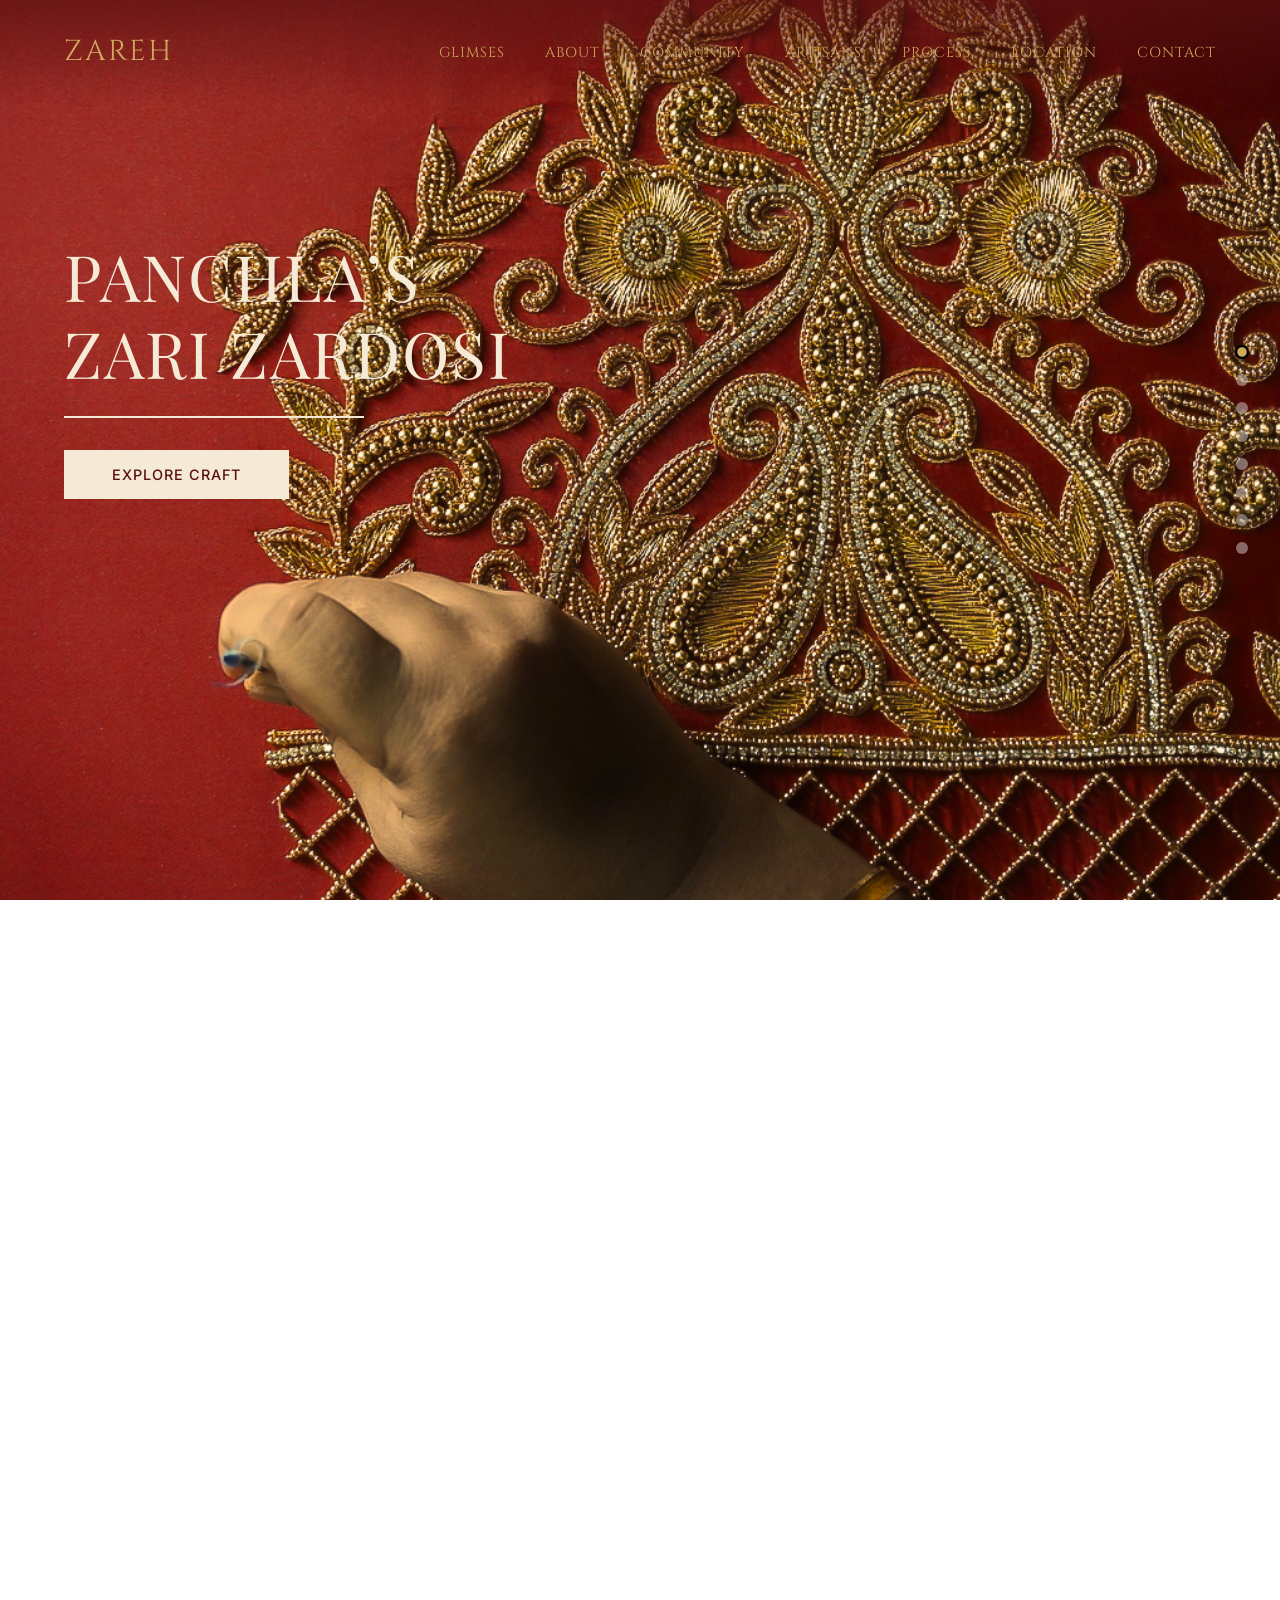
==== index.html @ e0da3ae5 "feat: implement location section layout with map image" ====
<!DOCTYPE html>
<html lang="en">

<head>
    <meta charset="UTF-8">
    <meta name="viewport" content="width=device-width, initial-scale=1.0">
    <title>Zareh | Zari Zardozi</title>
    <link rel="stylesheet" href="styles.css">
</head>

<body>

    <!-- Fixed Side Navigation -->
    <div class="side-nav">
        <a href="#section-1" class="nav-dot active" title="Home"></a>
        <a href="#section-2" class="nav-dot" title="Glimpses"></a>
        <a href="#section-3" class="nav-dot" title="About"></a>
        <a href="#section-4" class="nav-dot" title="Community"></a>
        <a href="#section-5" class="nav-dot" title="Artisans"></a>
        <a href="#section-6" class="nav-dot" title="Process"></a>
        <a href="#section-7" class="nav-dot" title="Location"></a>
        <a href="#section-8" class="nav-dot" title="Contact"></a>
    </div>

    <!-- Section 1: Home -->
    <section id="section-1" class="page-section hero-section">
        <header>
            <div class="logo">ZAREH</div>
            <nav>
                <ul>
                    <li><a href="#section-3">GLIMSES</a></li>
                    <li><a href="#section-5">ABOUT</a></li>
                    <li><a href="#section-6">COMMUNITY</a></li>
                    <li><a href="#">ARTISANS</a></li>
                    <li><a href="#section-8">PROCESS</a></li>
                    <li><a href="#section-8">LOCATION</a></li>
                    <li><a href="#section-8">CONTACT</a></li>
                </ul>
            </nav>
        </header>
        <div class="hero-content">
            <h1>PANCHLA’S<br>ZARI ZARDOSI</h1>
            <hr>
            <a href="#section-2" class="btn-primary">EXPLORE CRAFT</a>
        </div>
    </section>

    <!-- Section 2: Glimpses -->
    <section id="section-2" class="page-section glimpses-section">
        <h2 class="section-title dark-serif" style="color: var(--color-primary-dark);">GLIMPSES OF THE<br>LIVES UNTOLD
        </h2>
        <div class="carousel-container">
            <div class="carousel-track" id="glimpses-track">
                <img src="assets/images/zareh image2.png" alt="Glimpse 1" class="carousel-image">
                <img src="assets/images/zareh image3.jpg" alt="Glimpse 2" class="carousel-image">
                <img src="assets/images/zareh image4.png" alt="Glimpse 3" class="carousel-image">
                <!-- Additional images can be uploaded and added here -->
                <img src="assets/images/zareh image5.jpg" alt="Glimpse 4" class="carousel-image" loading="lazy">
                <img src="assets/images/zareh image6.png" alt="Glimpse 5" class="carousel-image" loading="lazy">
                <img src="assets/images/zareh image7.jpg" alt="Glimpse 6" class="carousel-image" loading="lazy">
            </div>
            <button class="carousel-btn next-btn" id="next-glimpse">&#10095;</button>
        </div>
    </section>

    <!-- Section 3: About -->
    <section id="section-3" class="page-section about-section split-layout">
        <div class="split-left">
            <img src="assets/images/zareh image5.jpg" alt="Panchla Village" class="full-image">
        </div>
        <div class="split-right">
            <div class="about-content">
                <h2 class="split-title dark-serif" style="color: var(--color-primary-dark);">ABOUT PANCHLA</h2>
                <div class="split-text">
                    <p>Located just about 20 kilometers from the bustling city of Kolkata,<br>
                        Panchla is a vibrant community development block in the Howrah district.<br>
                        It's name, literally translating to "Five Villages," hints at its historical roots as a
                        cluster<br>
                        of settlements that grew together into a thriving hub of culture and commerce.<br>
                        While the region is framed by the serene alluvial plains of the Damodar and Hooghly<br>
                        rivers, Panchla's true identity lies in its people.<br>
                        It is a land where agricultural heritage meets industrial skill a place where the<br>
                        skyline is dotted with both green fields and the busy workshops of master artisans.<br>
                        Today, Panchla stands as a symbol of rural resilience and the timeless beauty of<br>
                        Bengal's traditional crafts.</p>
                </div>
            </div>
        </div>
    </section>

    <!-- Section 4: Community -->
    <section id="section-4" class="page-section community-section">
        <div class="community-content-wrapper">
            <h2 class="community-title">OUR COMMUNITY</h2>
            <img src="assets/images/zareh image6.png" alt="Our Community" class="community-image">
            <div class="community-text-block">
                <p class="community-subtitle">The Fabric of Our Community</p>
                <p class="community-paragraph">In the heart of Panchla, Zari Zardosi is more than a trade, it is a
                    shared language.<br>
                    Across every doorstep, the rhythmic pull of the needle bridges generations, where<br>
                    elders pass down sacred patterns to the young, and gender gives way to the shared<br>
                    pursuit of beauty.<br>
                    When a community gathers around the Khaat (embroidery frame), the distinction<br>
                    between neighbor and kin disappears. Every stitch is a conversation, every finished<br>
                    piece a collective triumph. Here, craftsmanship doesn't just create luxury; it weaves<br>
                    the very people of Panchla into a single, unbreakable thread of heritage.</p>
            </div>
        </div>
    </section>

    <!-- Section 5: Artisans -->
    <section id="section-5" class="page-section artisans-section">
        <div class="artisans-container">
            <h2 class="artisan-title">ARTISAN CHARACTER<br>PROFILES</h2>
            <div class="artisans-row-top">
                <div class="artisan-profile">
                    <img src="assets/images/zareh image7.jpg" alt="Wasim Akram Mallick" class="artisan-img"
                        loading="lazy">
                    <p class="artisan-name">Wasim Akram Mallick</p>
                </div>
                <div class="artisan-profile">
                    <img src="assets/images/zareh image8.jpg" alt="Marufa Khatun" class="artisan-img" loading="lazy">
                    <p class="artisan-name">Marufa Khatun</p>
                </div>
                <div class="artisan-profile">
                    <img src="assets/images/zareh image9.jpg" alt="Runa Laila" class="artisan-img"
                        style="object-position: top;" loading="lazy">
                    <p class="artisan-name">Runa Laila</p>
                </div>
            </div>
            <div class="artisans-row-bottom">
                <div class="artisan-profile">
                    <img src="assets/images/zareh image10.png" alt="Sekh Rokeya Khatun" class="artisan-img"
                        loading="lazy">
                    <p class="artisan-name">Sekh Rokeya Khatun</p>
                </div>
                <div class="artisan-profile">
                    <img src="assets/images/zareh image11.png" alt="Hossaina Khatun" class="artisan-img" loading="lazy">
                    <p class="artisan-name">Hossaina Khatun</p>
                </div>
            </div>
        </div>
    </section>

    <!-- Section 6: Process -->
    <section id="section-6" class="page-section process-section">
        <div class="process-container">
            <a href="#" class="process-button">PROCESS OF ZARI</a>
            <div class="process-text">
                <p>Click here to find out what exactly happens,<br>and how the beautiful designs come to life.</p>
            </div>
        </div>
    </section>

    <!-- Section 7: Location -->
    <section id="section-7" class="page-section location-section">
        <h2 class="location-title">WHERE EXACTLY IS<br>PANCHLA</h2>
        <div class="location-content">
            <a href="#" class="map-link">
                <img src="assets/images/zareh image 13.png" alt="Map of Panchla" class="map-image" loading="lazy">
                <span class="map-text">CLICK HERE</span>
            </a>
        </div>
    </section>

    <!-- Section 8: Contact -->
    <section id="section-8" class="page-section contact-section">
        <h2 class="section-title dark-serif">CONTACT US</h2>
        <div class="contact-details">
            <p>We'd love to hear from you.</p>
            <p>Email: hello@zareh.com<br>Phone: +91 98765 43210</p>
        </div>
    </section>

    <script src="script.js"></script>
</body>

</html>
---- styles.css ----
@import url('https://fonts.googleapis.com/css2?family=Cinzel:wght@400;500;600&family=Playfair+Display:ital,wght@0,400;0,600;1,400&family=Inter:wght@300;400;500&display=swap');
@import url('https://fonts.googleapis.com/css2?family=Libre+Baskerville:ital,wght@0,400;0,700;1,400&family=Montserrat:ital,wght@0,100..900;1,100..900&display=swap');

:root {
  --color-primary-dark: #5c1111;
  --color-mustard: #c98d26;
  --color-gold: #cfa85e;
  --color-cream: #f4ead6;
  --color-text-dark: #3a2218; /* Dark brown */
  --font-serif: 'Playfair Display', serif;
  --font-sans: 'Inter', sans-serif;
  --font-display: 'Cinzel', serif;
}

* {
  margin: 0;
  padding: 0;
  box-sizing: border-box;
}

body, html {
  width: 100%;
  height: 100%;
  font-family: var(--font-sans);
  scroll-behavior: smooth;
  overflow-x: hidden;
}

html {
  scroll-snap-type: y mandatory;
}

/* Base Section Style */
.page-section {
  width: 100%;
  height: 100vh;
  position: relative;
  background-size: cover;
  background-position: center;
  background-repeat: no-repeat;
  display: flex;
  flex-direction: column;
  scroll-snap-align: start;
  scroll-snap-stop: always;
}

/* Background Images */
#section-1 { background-image: url('./assets/images/zareh image1.jpg'); }
#section-2 { background-color: #c48b26; /* Solid mustard color */ position: relative; overflow: hidden; }
#section-3 { background-image: none; background-color: #c48b26; }
#section-4 { background-image: none; background-color: var(--color-primary-dark); }
#section-5 { background-image: none; background-color: var(--color-primary-dark); }
#section-6 { background-image: url('./assets/images/zareh iamge12.png'); }
#section-7 { background-image: none; background-color: var(--color-primary-dark); }
#section-8 { background-image: url('./assets/images/zareh image8.jpg'); }

/* Top Left Titles */
.section-title {
  position: absolute;
  top: 4rem;
  left: 4rem;
  font-family: var(--font-serif);
  font-size: 3rem;
  font-weight: 400;
  text-transform: uppercase;
  letter-spacing: 1px;
  line-height: 1.2;
  z-index: 10;
}

.dark-serif { color: var(--color-text-dark); }
.gold-serif { color: var(--color-gold); text-shadow: 1px 1px 4px rgba(0,0,0,0.4); }

/* --- Carousel Styles (Section 2) --- */
#section-2 .section-title {
  position: absolute;
  top: 20%;
  left: 4rem;
  z-index: 10;
}

.carousel-container {
  width: 100%;
  position: absolute;
  top: 50%;
  display: flex;
  align-items: center;
}

.carousel-track {
  display: flex;
  width: 100%;
  gap: 0;
  transition: transform 0.5s ease-in-out;
}

.carousel-image {
  width: 33.333%;
  height: 40vh;
  object-fit: cover;
  flex-shrink: 0;
}

.carousel-btn {
  position: absolute;
  right: 2rem;
  top: 50%;
  transform: translateY(-50%);
  background: rgba(255, 255, 255, 0.7);
  border: none;
  width: 40px;
  height: 40px;
  border-radius: 50%;
  font-size: 20px;
  cursor: pointer;
  z-index: 20;
  display: flex;
  justify-content: center;
  align-items: center;
  box-shadow: 0 2px 5px rgba(0,0,0,0.2);
  color: #333;
}

.carousel-btn:hover {
  background: white;
}

/* --- Section 1: Hero --- */
header {
  padding: 2rem 4rem;
  display: flex;
  justify-content: space-between;
  align-items: center;
  z-index: 10;
  background: linear-gradient(to bottom, rgba(92, 17, 17, 0.7) 0%, rgba(92, 17, 17, 0) 100%);
}

.logo {
  font-family: var(--font-display);
  font-size: 1.8rem;
  letter-spacing: 2px;
  color: var(--color-gold);
}

nav ul {
  display: flex;
  list-style: none;
  gap: 2.5rem;
}

nav a {
  font-family: var(--font-display);
  font-size: 0.9rem;
  letter-spacing: 1px;
  color: var(--color-gold);
  text-transform: uppercase;
  text-decoration: none;
}

.hero-content {
  margin-top: 15vh;
  padding: 0 4rem;
  z-index: 10;
}

.hero-content h1 {
  font-family: var(--font-serif);
  font-size: 4rem;
  font-weight: 400;
  color: var(--color-cream);
  line-height: 1.2;
  margin-bottom: 1.5rem;
  letter-spacing: 2px;
}

.hero-content hr {
  width: 300px;
  border: none;
  border-top: 2px solid var(--color-cream);
  margin-bottom: 2rem;
}

.btn-primary {
  display: inline-block;
  background-color: var(--color-cream);
  color: var(--color-primary-dark);
  font-family: var(--font-sans);
  font-weight: 500;
  font-size: 0.9rem;
  padding: 1rem 3rem;
  text-transform: uppercase;
  letter-spacing: 1px;
  text-decoration: none;
  transition: opacity 0.3s;
}

.btn-primary:hover { opacity: 0.8; }

/* --- Section 3 & 4: Text Content --- */
.about-container {
  padding: 12rem 4rem 4rem 4rem; /* Push down below title */
  max-width: 600px;
}

/* --- Section 4: Community Layout --- */
.community-section {
  display: flex;
  flex-direction: column;
  justify-content: center;
  align-items: center;
  position: relative;
}

.community-title {
  position: relative;
  font-family: 'Libre Baskerville', serif;
  font-size: 32px;
  font-weight: 400;
  color: #FFE6BF;
  margin-bottom: 2rem;
  align-self: flex-start;
}

.community-content-wrapper {
  display: flex;
  flex-direction: column;
  align-items: flex-start;
  max-width: 900px;
  margin-top: 5vh;
}

.community-image {
  width: 100%;
  height: auto;
  max-height: 55vh;
  object-fit: contain;
  margin-bottom: 1.5rem;
}

.community-text-block {
  width: 100%;
}

.community-subtitle {
  font-family: 'Montserrat', sans-serif;
  font-weight: 700;
  font-size: 16px;
  color: #FFE6BF;
  margin-bottom: 0.2rem;
}

.community-paragraph {
  font-family: 'Montserrat', sans-serif;
  font-weight: 400;
  font-size: 16px;
  color: #FFE6BF;
  line-height: 1.5;
  white-space: nowrap; /* Enforce exactly the line breaks from HTML */
}

/* --- Split Layout (Section 3) --- */
.split-layout {
  display: flex;
  flex-direction: row;
  background-color: #c48b26;
  background-image: none !important;
}

.split-left {
  width: 50%;
  height: 100vh;
}

.split-left .full-image {
  width: 100%;
  height: 100%;
  object-fit: cover;
  display: block;
}

.split-right {
  width: 50%;
  height: 100vh;
  display: flex;
  align-items: center;
  justify-content: flex-start;
  padding-left: 5rem;
  padding-right: 4rem;
}

.about-content {
  max-width: 650px;
}

.split-title {
  position: relative !important;
  top: auto;
  left: auto;
  font-family: 'Libre Baskerville', serif;
  font-size: 32px;
  font-weight: 400;
  margin-bottom: 1rem;
  color: var(--color-primary-dark);
}

.split-text p {
  font-family: 'Montserrat', sans-serif;
  font-weight: 400;
  color: #650705;
  font-size: 16px;
  line-height: 1.5;
  margin-bottom: 0;
  white-space: nowrap;
}

.text-content p {
  font-size: 1.1rem;
  line-height: 1.8;
  margin-bottom: 1.5rem;
  color: var(--color-text-dark);
  font-weight: 400;
}

.text-content h3 {
  font-family: var(--font-serif);
  font-size: 1.8rem;
  margin-bottom: 1rem;
  font-weight: 400;
}

.light-text p, .light-text h3 {
  color: #fff;
  text-shadow: 1px 1px 3px rgba(0,0,0,0.5);
}

/* --- Section 5: Artisans Layout --- */
.artisans-section {
  display: flex;
  flex-direction: column;
  justify-content: center;
  align-items: center;
  position: relative;
}

.artisan-title {
  position: relative;
  font-family: 'Libre Baskerville', serif;
  font-size: 32px;
  font-weight: 400;
  color: #FFE6BF;
  text-transform: uppercase;
  margin-bottom: 3rem;
  align-self: flex-start;
  margin-left: 2rem;
}

.artisans-container {
  display: flex;
  flex-direction: column;
  align-items: center;
  gap: 3rem;
  margin-top: 5vh;
}

.artisans-row-top, .artisans-row-bottom {
  display: flex;
  justify-content: center;
  gap: 4rem;
}

.artisan-profile {
  display: flex;
  flex-direction: column;
  align-items: center;
  width: 300px;
}

.artisan-img {
  width: 300px;
  height: 300px;
  border-radius: 50%;
  object-fit: cover;
  margin-bottom: 1.5rem;
}

.artisan-name {
  font-family: 'Montserrat', sans-serif;
  font-size: 16px;
  font-weight: 400;
  color: #FFE6BF;
  text-align: center;
  text-transform: none;
  text-shadow: none;
}

/* --- Section 6: Process --- */
.center-content {
  flex: 1;
  display: flex;
  align-items: center;
  justify-content: center;
}

.process-section {
  display: flex;
  justify-content: center;
  align-items: center;
}

.process-container {
  display: flex;
  flex-direction: column;
  align-items: center;
  text-align: center;
}

.process-button {
  background-color: #FFE6BF;
  color: #650705;
  font-family: 'Libre Baskerville', serif;
  font-size: 24px;
  padding: 1rem 2rem;
  text-decoration: none;
  text-transform: uppercase;
  display: inline-block;
  margin-bottom: 1.5rem;
  transition: transform 0.3s;
}

.process-button:hover {
  transform: scale(1.05);
}

.process-text p {
  font-family: 'Montserrat', sans-serif;
  font-weight: 400;
  font-size: 16px;
  color: #FFE6BF;
  line-height: 1.5;
  white-space: nowrap;
  margin: 0;
  text-shadow: 1px 1px 3px rgba(0,0,0,0.5); /* Helps readability over background image */
}

/* --- Section 7: Location Layout --- */
.location-section {
  display: flex;
  flex-direction: column;
  justify-content: center;
  align-items: center;
  position: relative;
}

.location-title {
  position: absolute;
  top: 15%;
  left: 4rem;
  font-family: 'Libre Baskerville', serif;
  font-size: 32px;
  font-weight: 400;
  color: #FFE6BF;
  text-transform: uppercase;
}

.location-content {
  display: flex;
  justify-content: center;
  align-items: center;
  margin-top: 5vh;
}

.map-link {
  position: relative;
  display: inline-block;
  transition: transform 0.3s ease;
  text-decoration: none;
}

.map-link:hover {
  transform: scale(1.05);
}

.map-image {
  max-width: 600px; /* Adjust size based on standard desktop screens */
  height: auto;
  display: block;
}

.map-text {
  position: absolute;
  top: 50%;
  left: 50%;
  transform: translate(-50%, -50%);
  font-family: 'Montserrat', sans-serif;
  font-weight: 400;
  font-size: 16px;
  color: #5c1111; /* Dark red */
  text-align: center;
  letter-spacing: 1px;
}

/* --- Section 8: Contact --- */
.contact-details {
  position: absolute;
  top: 12rem;
  left: 4rem;
  color: var(--color-text-dark);
  font-size: 1.2rem;
  line-height: 1.8;
}

/* Fixed Side Navigation */
.side-nav {
  position: fixed;
  right: 2rem;
  top: 50%;
  transform: translateY(-50%);
  display: flex;
  flex-direction: column;
  gap: 1rem;
  z-index: 100;
}

.nav-dot {
  width: 12px;
  height: 12px;
  border-radius: 50%;
  background-color: rgba(255, 255, 255, 0.4);
  border: 2px solid transparent;
  transition: all 0.3s ease;
  display: block;
}

.nav-dot:hover, .nav-dot.active {
  background-color: var(--color-gold);
  border-color: #000;
  transform: scale(1.2);
}
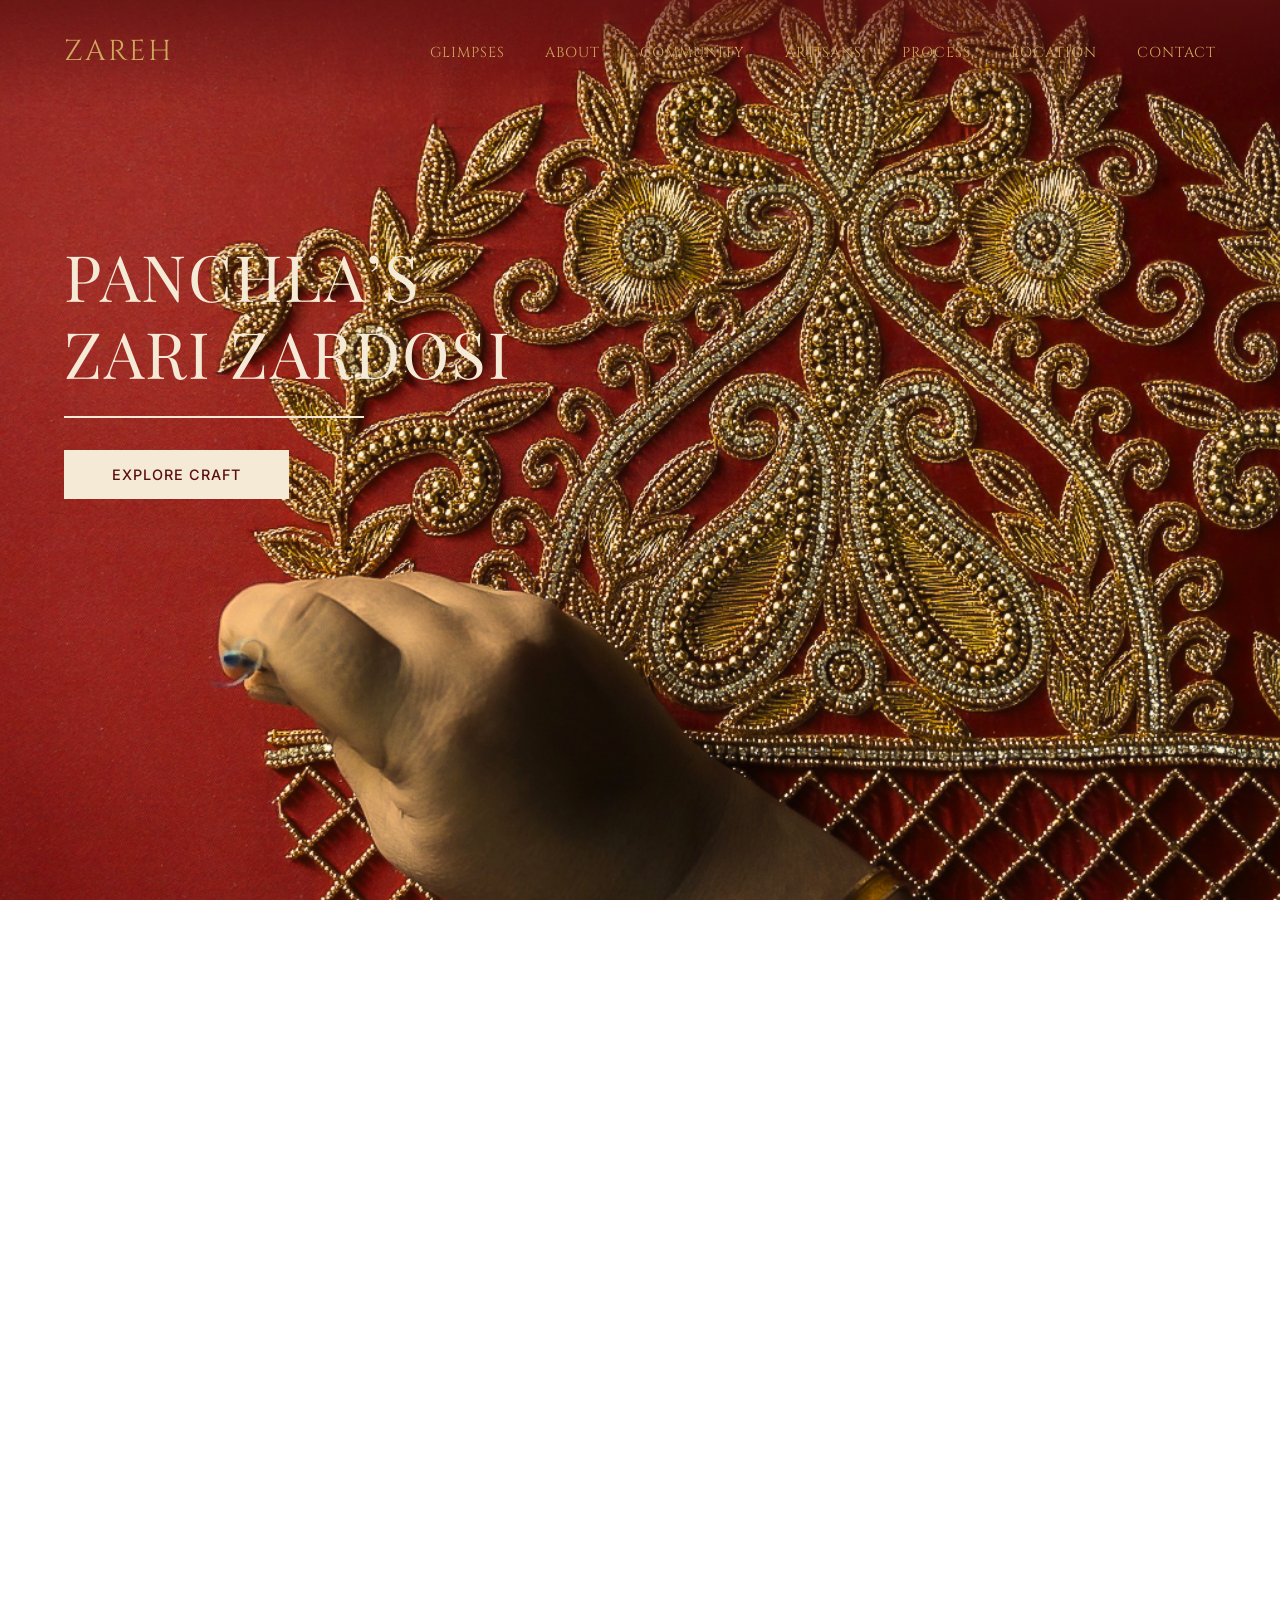
==== commit 3c4b7057: "feat: setup lightbox for artisan profiles and rename images for github pages" ====
--- a/index.html
+++ b/index.html
@@ -10,17 +10,6 @@
 
 <body>
 
-    <!-- Fixed Side Navigation -->
-    <div class="side-nav">
-        <a href="#section-1" class="nav-dot active" title="Home"></a>
-        <a href="#section-2" class="nav-dot" title="Glimpses"></a>
-        <a href="#section-3" class="nav-dot" title="About"></a>
-        <a href="#section-4" class="nav-dot" title="Community"></a>
-        <a href="#section-5" class="nav-dot" title="Artisans"></a>
-        <a href="#section-6" class="nav-dot" title="Process"></a>
-        <a href="#section-7" class="nav-dot" title="Location"></a>
-        <a href="#section-8" class="nav-dot" title="Contact"></a>
-    </div>
 
     <!-- Section 1: Home -->
     <section id="section-1" class="page-section hero-section">
@@ -28,12 +17,12 @@
             <div class="logo">ZAREH</div>
             <nav>
                 <ul>
-                    <li><a href="#section-3">GLIMSES</a></li>
-                    <li><a href="#section-5">ABOUT</a></li>
-                    <li><a href="#section-6">COMMUNITY</a></li>
-                    <li><a href="#">ARTISANS</a></li>
-                    <li><a href="#section-8">PROCESS</a></li>
-                    <li><a href="#section-8">LOCATION</a></li>
+                    <li><a href="#section-2">GLIMPSES</a></li>
+                    <li><a href="#section-3">ABOUT</a></li>
+                    <li><a href="#section-4">COMMUNITY</a></li>
+                    <li><a href="#section-5">ARTISANS</a></li>
+                    <li><a href="#section-6">PROCESS</a></li>
+                    <li><a href="#section-7">LOCATION</a></li>
                     <li><a href="#section-8">CONTACT</a></li>
                 </ul>
             </nav>
@@ -41,7 +30,7 @@
         <div class="hero-content">
             <h1>PANCHLA’S<br>ZARI ZARDOSI</h1>
             <hr>
-            <a href="#section-2" class="btn-primary">EXPLORE CRAFT</a>
+            <a href="explore.html" class="btn-primary">EXPLORE CRAFT</a>
         </div>
     </section>
 
@@ -113,31 +102,30 @@
         <div class="artisans-container">
             <h2 class="artisan-title">ARTISAN CHARACTER<br>PROFILES</h2>
             <div class="artisans-row-top">
-                <div class="artisan-profile">
+                <a href="#" class="artisan-profile lightbox-trigger" data-image="assets/images/profile_wasim.jpeg" style="text-decoration: none; cursor: pointer;">
                     <img src="assets/images/zareh image7.jpg" alt="Wasim Akram Mallick" class="artisan-img"
                         loading="lazy">
                     <p class="artisan-name">Wasim Akram Mallick</p>
-                </div>
-                <div class="artisan-profile">
+                </a>
+                <a href="#" class="artisan-profile lightbox-trigger" data-image="assets/images/profile_marufa.jpeg" style="text-decoration: none; cursor: pointer;">
                     <img src="assets/images/zareh image8.jpg" alt="Marufa Khatun" class="artisan-img" loading="lazy">
                     <p class="artisan-name">Marufa Khatun</p>
-                </div>
-                <div class="artisan-profile">
+                </a>
+                <a href="#" class="artisan-profile lightbox-trigger" data-image="assets/images/profile_runa.jpeg" style="text-decoration: none; cursor: pointer;">
                     <img src="assets/images/zareh image9.jpg" alt="Runa Laila" class="artisan-img"
                         style="object-position: top;" loading="lazy">
                     <p class="artisan-name">Runa Laila</p>
-                </div>
+                </a>
             </div>
             <div class="artisans-row-bottom">
-                <div class="artisan-profile">
-                    <img src="assets/images/zareh image10.png" alt="Sekh Rokeya Khatun" class="artisan-img"
-                        loading="lazy">
+                <a href="#" class="artisan-profile lightbox-trigger" data-image="assets/images/profile_rokeya_hossaina.jpeg" style="text-decoration: none; cursor: pointer;">
+                    <img src="assets/images/zareh image10.png" alt="Sekh Rokeya Khatun" class="artisan-img" loading="lazy">
                     <p class="artisan-name">Sekh Rokeya Khatun</p>
-                </div>
-                <div class="artisan-profile">
+                </a>
+                <a href="#" class="artisan-profile lightbox-trigger" data-image="assets/images/profile_rokeya_hossaina.jpeg" style="text-decoration: none; cursor: pointer;">
                     <img src="assets/images/zareh image11.png" alt="Hossaina Khatun" class="artisan-img" loading="lazy">
                     <p class="artisan-name">Hossaina Khatun</p>
-                </div>
+                </a>
             </div>
         </div>
     </section>
@@ -156,8 +144,9 @@
     <section id="section-7" class="page-section location-section">
         <h2 class="location-title">WHERE EXACTLY IS<br>PANCHLA</h2>
         <div class="location-content">
-            <a href="#" class="map-link">
-                <img src="assets/images/zareh image 13.png" alt="Map of Panchla" class="map-image" loading="lazy">
+            <a href="https://www.google.com/maps?q=Panchla,+Howrah,+West+Bengal" target="_blank"
+                rel="noopener noreferrer" class="map-link">
+                <img src="assets/images/Untitled_Artwork.png" alt="Map of Panchla" class="map-image" loading="lazy">
                 <span class="map-text">CLICK HERE</span>
             </a>
         </div>
@@ -172,6 +161,12 @@
         </div>
     </section>
 
+    <!-- Lightbox Modal -->
+    <div id="lightbox" class="lightbox">
+        <span class="lightbox-close">&times;</span>
+        <img class="lightbox-content" id="lightbox-img">
+    </div>
+
     <script src="script.js"></script>
 </body>
 
--- a/styles.css
+++ b/styles.css
@@ -52,7 +52,7 @@
 #section-5 { background-image: none; background-color: var(--color-primary-dark); }
 #section-6 { background-image: url('./assets/images/zareh iamge12.png'); }
 #section-7 { background-image: none; background-color: var(--color-primary-dark); }
-#section-8 { background-image: url('./assets/images/zareh image8.jpg'); }
+#section-8 { background-image: none; background-color: var(--color-gold); }
 
 /* Top Left Titles */
 .section-title {
@@ -349,7 +349,7 @@
   font-weight: 400;
   color: #FFE6BF;
   text-transform: uppercase;
-  margin-bottom: 3rem;
+  margin-bottom: 1.5rem;
   align-self: flex-start;
   margin-left: 2rem;
 }
@@ -358,29 +358,29 @@
   display: flex;
   flex-direction: column;
   align-items: center;
+  gap: 1.5rem;
+  margin-top: 0;
+}
+
+.artisans-row-top, .artisans-row-bottom {
+  display: flex;
+  justify-content: center;
   gap: 3rem;
-  margin-top: 5vh;
-}
-
-.artisans-row-top, .artisans-row-bottom {
-  display: flex;
-  justify-content: center;
-  gap: 4rem;
 }
 
 .artisan-profile {
   display: flex;
   flex-direction: column;
   align-items: center;
-  width: 300px;
+  width: 220px;
 }
 
 .artisan-img {
-  width: 300px;
-  height: 300px;
+  width: 220px;
+  height: 220px;
   border-radius: 50%;
   object-fit: cover;
-  margin-bottom: 1.5rem;
+  margin-bottom: 1rem;
 }
 
 .artisan-name {
@@ -449,6 +449,7 @@
   justify-content: center;
   align-items: center;
   position: relative;
+  overflow: hidden; /* Prevents scrollbars from the scaled map */
 }
 
 .location-title {
@@ -466,12 +467,15 @@
   display: flex;
   justify-content: center;
   align-items: center;
-  margin-top: 5vh;
+  width: 100%;
+  height: 100%; /* Fills the section to center perfectly */
 }
 
 .map-link {
   position: relative;
-  display: inline-block;
+  display: flex;
+  justify-content: center;
+  align-items: center;
   transition: transform 0.3s ease;
   text-decoration: none;
 }
@@ -481,9 +485,12 @@
 }
 
 .map-image {
-  max-width: 600px; /* Adjust size based on standard desktop screens */
+  max-width: 100%; 
+  max-height: 80vh; 
+  width: auto;
   height: auto;
   display: block;
+  /* Natural size to guarantee perfect high quality */
 }
 
 .map-text {
@@ -493,10 +500,49 @@
   transform: translate(-50%, -50%);
   font-family: 'Montserrat', sans-serif;
   font-weight: 400;
-  font-size: 16px;
+  font-size: 10px; /* Much smaller text to be proportionate to the map */
   color: #5c1111; /* Dark red */
   text-align: center;
   letter-spacing: 1px;
+  border: 1px solid #5c1111; /* Thinner border for smaller box */
+  padding: 0.3rem 0.8rem; /* Tighter padding for a small neat box */
+  background-color: transparent;
+}
+
+/* --- Lightbox Modal --- */
+.lightbox {
+  display: none; 
+  position: fixed; 
+  z-index: 1000; 
+  left: 0;
+  top: 0;
+  width: 100%; 
+  height: 100%; 
+  background-color: rgba(0,0,0,0.9); 
+  justify-content: center;
+  align-items: center;
+}
+
+.lightbox-content {
+  max-width: 90%;
+  max-height: 90%;
+  box-shadow: 0 0 20px rgba(0,0,0,0.5);
+  border: 2px solid var(--color-gold);
+}
+
+.lightbox-close {
+  position: absolute;
+  top: 30px;
+  right: 40px;
+  color: #fff;
+  font-size: 40px;
+  font-weight: bold;
+  cursor: pointer;
+  transition: 0.3s;
+}
+
+.lightbox-close:hover {
+  color: var(--color-gold);
 }
 
 /* --- Section 8: Contact --- */
@@ -507,6 +553,56 @@
   color: var(--color-text-dark);
   font-size: 1.2rem;
   line-height: 1.8;
+}
+
+/* --- Explore Page --- */
+.explore-page {
+  margin: 0;
+  padding: 0;
+  overflow: hidden;
+}
+
+.explore-section {
+  width: 100vw;
+  height: 100vh;
+  /* Using IMG_6415.jpg with a red tint overlay */
+  background: linear-gradient(rgba(92, 17, 17, 0.6), rgba(92, 17, 17, 0.6)), url('./assets/images/IMG_6415.jpg') no-repeat center center/cover;
+  display: flex;
+  align-items: center;
+  position: relative;
+}
+
+.explore-content {
+  margin-left: 10vw; /* Indent from the left */
+  max-width: 850px;
+}
+
+.explore-content p {
+  font-family: 'Montserrat', sans-serif;
+  font-weight: 300;
+  font-size: 16px;
+  color: #FFE6BF; /* Light gold / cream */
+  line-height: 1.6;
+  white-space: nowrap; /* Strict line breaks as per design */
+  margin: 0;
+}
+
+.back-btn {
+  position: absolute;
+  top: 2rem;
+  right: 3rem;
+  color: #FFE6BF;
+  font-family: 'Montserrat', sans-serif;
+  text-decoration: none;
+  font-size: 14px;
+  border: 1px solid #FFE6BF;
+  padding: 0.5rem 1rem;
+  transition: background-color 0.3s;
+}
+
+.back-btn:hover {
+  background-color: #FFE6BF;
+  color: #5c1111;
 }
 
 /* Fixed Side Navigation */
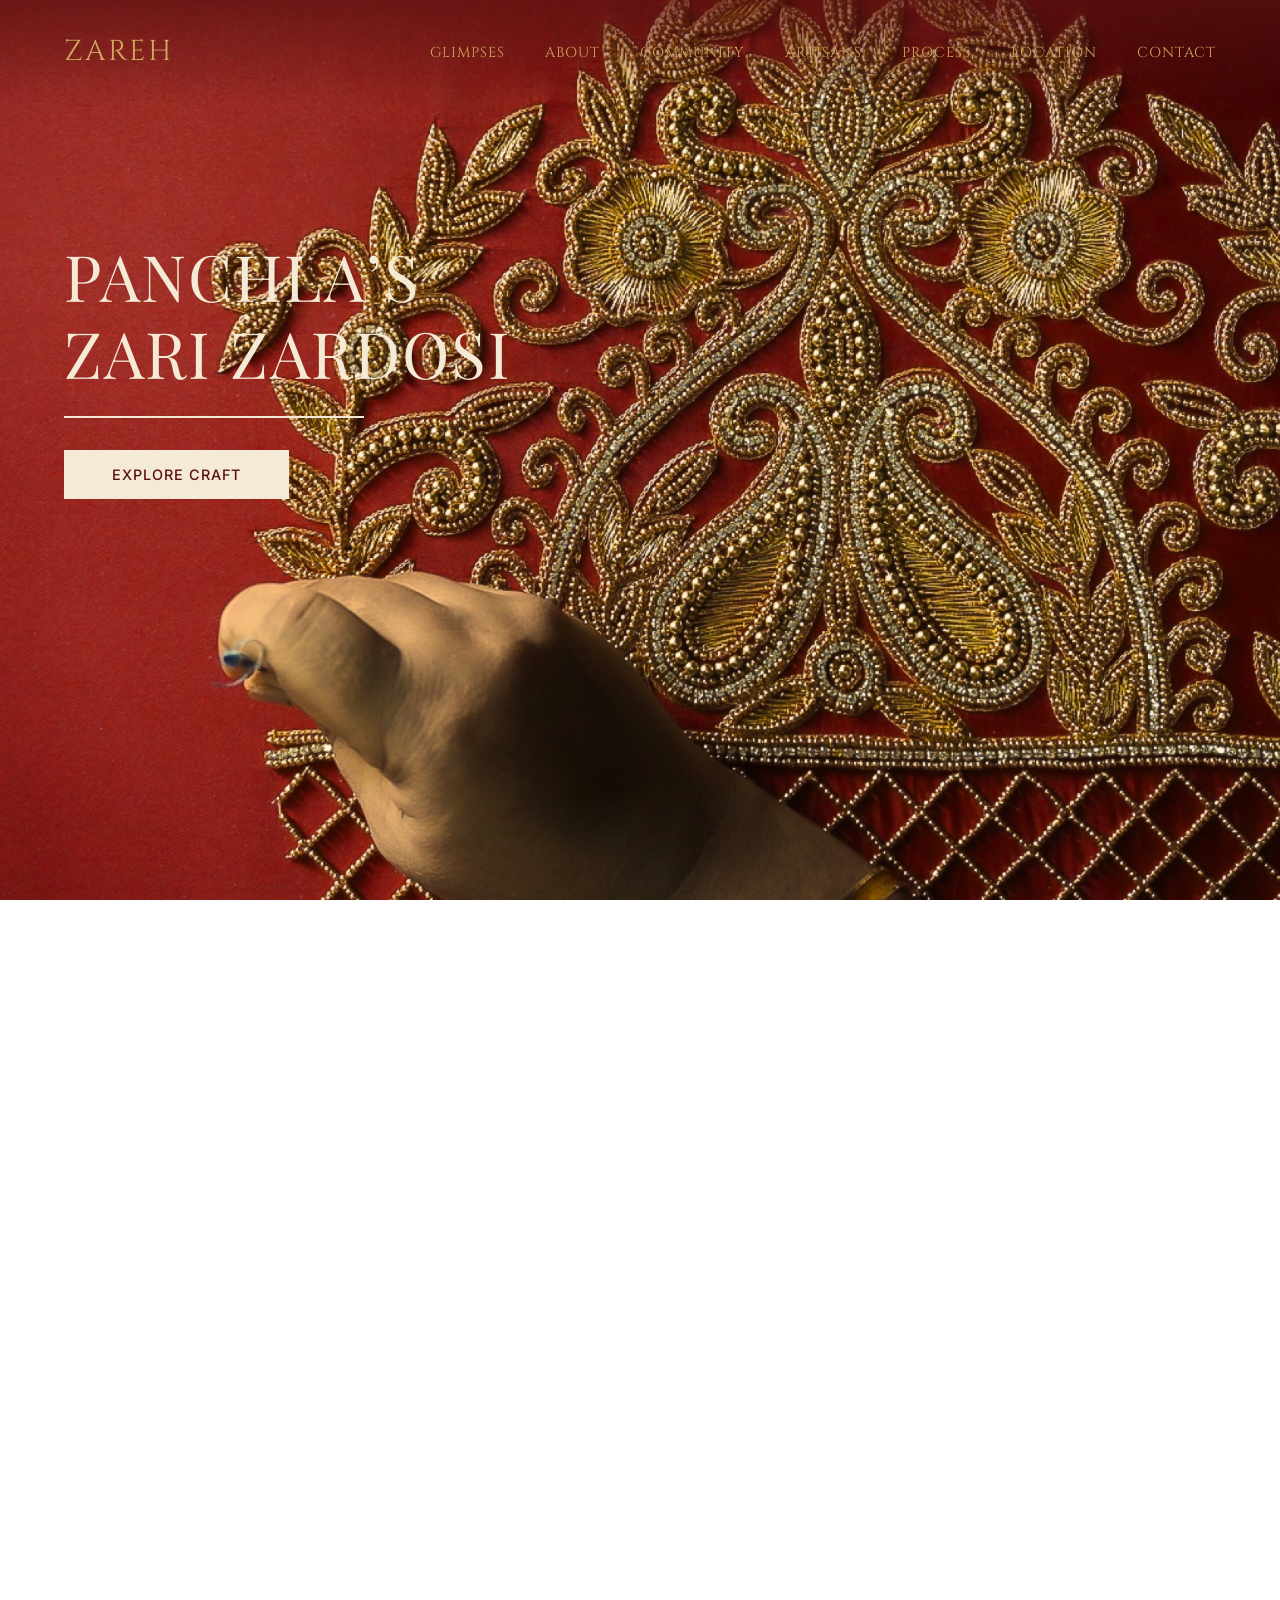
==== commit 40eb4891: "refactor: rename all images to clean understandable naming schema and update sekh rokeya khatun imag" ====
--- a/index.html
+++ b/index.html
@@ -40,13 +40,13 @@
         </h2>
         <div class="carousel-container">
             <div class="carousel-track" id="glimpses-track">
-                <img src="assets/images/zareh image2.png" alt="Glimpse 1" class="carousel-image">
-                <img src="assets/images/zareh image3.jpg" alt="Glimpse 2" class="carousel-image">
-                <img src="assets/images/zareh image4.png" alt="Glimpse 3" class="carousel-image">
+                <img src="assets/images/glimpse_1.png" alt="Glimpse 1" class="carousel-image">
+                <img src="assets/images/glimpse_2.jpg" alt="Glimpse 2" class="carousel-image">
+                <img src="assets/images/glimpse_3.png" alt="Glimpse 3" class="carousel-image">
                 <!-- Additional images can be uploaded and added here -->
-                <img src="assets/images/zareh image5.jpg" alt="Glimpse 4" class="carousel-image" loading="lazy">
-                <img src="assets/images/zareh image6.png" alt="Glimpse 5" class="carousel-image" loading="lazy">
-                <img src="assets/images/zareh image7.jpg" alt="Glimpse 6" class="carousel-image" loading="lazy">
+                <img src="assets/images/about_village.jpg" alt="Glimpse 4" class="carousel-image" loading="lazy">
+                <img src="assets/images/community.png" alt="Glimpse 5" class="carousel-image" loading="lazy">
+                <img src="assets/images/wasim_thumb.jpg" alt="Glimpse 6" class="carousel-image" loading="lazy">
             </div>
             <button class="carousel-btn next-btn" id="next-glimpse">&#10095;</button>
         </div>
@@ -55,7 +55,7 @@
     <!-- Section 3: About -->
     <section id="section-3" class="page-section about-section split-layout">
         <div class="split-left">
-            <img src="assets/images/zareh image5.jpg" alt="Panchla Village" class="full-image">
+            <img src="assets/images/about_village.jpg" alt="Panchla Village" class="full-image">
         </div>
         <div class="split-right">
             <div class="about-content">
@@ -81,7 +81,7 @@
     <section id="section-4" class="page-section community-section">
         <div class="community-content-wrapper">
             <h2 class="community-title">OUR COMMUNITY</h2>
-            <img src="assets/images/zareh image6.png" alt="Our Community" class="community-image">
+            <img src="assets/images/community.png" alt="Our Community" class="community-image">
             <div class="community-text-block">
                 <p class="community-subtitle">The Fabric of Our Community</p>
                 <p class="community-paragraph">In the heart of Panchla, Zari Zardosi is more than a trade, it is a
@@ -103,27 +103,27 @@
             <h2 class="artisan-title">ARTISAN CHARACTER<br>PROFILES</h2>
             <div class="artisans-row-top">
                 <a href="#" class="artisan-profile lightbox-trigger" data-image="assets/images/profile_wasim.jpeg" style="text-decoration: none; cursor: pointer;">
-                    <img src="assets/images/zareh image7.jpg" alt="Wasim Akram Mallick" class="artisan-img"
+                    <img src="assets/images/wasim_thumb.jpg" alt="Wasim Akram Mallick" class="artisan-img"
                         loading="lazy">
                     <p class="artisan-name">Wasim Akram Mallick</p>
                 </a>
                 <a href="#" class="artisan-profile lightbox-trigger" data-image="assets/images/profile_marufa.jpeg" style="text-decoration: none; cursor: pointer;">
-                    <img src="assets/images/zareh image8.jpg" alt="Marufa Khatun" class="artisan-img" loading="lazy">
+                    <img src="assets/images/marufa_thumb.jpg" alt="Marufa Khatun" class="artisan-img" loading="lazy">
                     <p class="artisan-name">Marufa Khatun</p>
                 </a>
                 <a href="#" class="artisan-profile lightbox-trigger" data-image="assets/images/profile_runa.jpeg" style="text-decoration: none; cursor: pointer;">
-                    <img src="assets/images/zareh image9.jpg" alt="Runa Laila" class="artisan-img"
+                    <img src="assets/images/runa_thumb.jpg" alt="Runa Laila" class="artisan-img"
                         style="object-position: top;" loading="lazy">
                     <p class="artisan-name">Runa Laila</p>
                 </a>
             </div>
             <div class="artisans-row-bottom">
-                <a href="#" class="artisan-profile lightbox-trigger" data-image="assets/images/profile_rokeya_hossaina.jpeg" style="text-decoration: none; cursor: pointer;">
-                    <img src="assets/images/zareh image10.png" alt="Sekh Rokeya Khatun" class="artisan-img" loading="lazy">
+                <a href="#" class="artisan-profile lightbox-trigger" data-image="assets/images/grandma.jpeg" style="text-decoration: none; cursor: pointer;">
+                    <img src="assets/images/rokeya_thumb.png" alt="Sekh Rokeya Khatun" class="artisan-img" loading="lazy">
                     <p class="artisan-name">Sekh Rokeya Khatun</p>
                 </a>
                 <a href="#" class="artisan-profile lightbox-trigger" data-image="assets/images/profile_rokeya_hossaina.jpeg" style="text-decoration: none; cursor: pointer;">
-                    <img src="assets/images/zareh image11.png" alt="Hossaina Khatun" class="artisan-img" loading="lazy">
+                    <img src="assets/images/hossaina_thumb.png" alt="Hossaina Khatun" class="artisan-img" loading="lazy">
                     <p class="artisan-name">Hossaina Khatun</p>
                 </a>
             </div>
@@ -146,7 +146,7 @@
         <div class="location-content">
             <a href="https://www.google.com/maps?q=Panchla,+Howrah,+West+Bengal" target="_blank"
                 rel="noopener noreferrer" class="map-link">
-                <img src="assets/images/Untitled_Artwork.png" alt="Map of Panchla" class="map-image" loading="lazy">
+                <img src="assets/images/panchla_map.png" alt="Map of Panchla" class="map-image" loading="lazy">
                 <span class="map-text">CLICK HERE</span>
             </a>
         </div>
--- a/styles.css
+++ b/styles.css
@@ -45,12 +45,12 @@
 }
 
 /* Background Images */
-#section-1 { background-image: url('./assets/images/zareh image1.jpg'); }
+#section-1 { background-image: url('./assets/images/hero_bg.jpg'); }
 #section-2 { background-color: #c48b26; /* Solid mustard color */ position: relative; overflow: hidden; }
 #section-3 { background-image: none; background-color: #c48b26; }
 #section-4 { background-image: none; background-color: var(--color-primary-dark); }
 #section-5 { background-image: none; background-color: var(--color-primary-dark); }
-#section-6 { background-image: url('./assets/images/zareh iamge12.png'); }
+#section-6 { background-image: url('./assets/images/process_bg.png'); }
 #section-7 { background-image: none; background-color: var(--color-primary-dark); }
 #section-8 { background-image: none; background-color: var(--color-gold); }
 
@@ -565,8 +565,8 @@
 .explore-section {
   width: 100vw;
   height: 100vh;
-  /* Using IMG_6415.jpg with a red tint overlay */
-  background: linear-gradient(rgba(92, 17, 17, 0.6), rgba(92, 17, 17, 0.6)), url('./assets/images/IMG_6415.jpg') no-repeat center center/cover;
+  /* Using explore_bg.jpg with a red tint overlay */
+  background: linear-gradient(rgba(92, 17, 17, 0.6), rgba(92, 17, 17, 0.6)), url('./assets/images/explore_bg.jpg') no-repeat center center/cover;
   display: flex;
   align-items: center;
   position: relative;
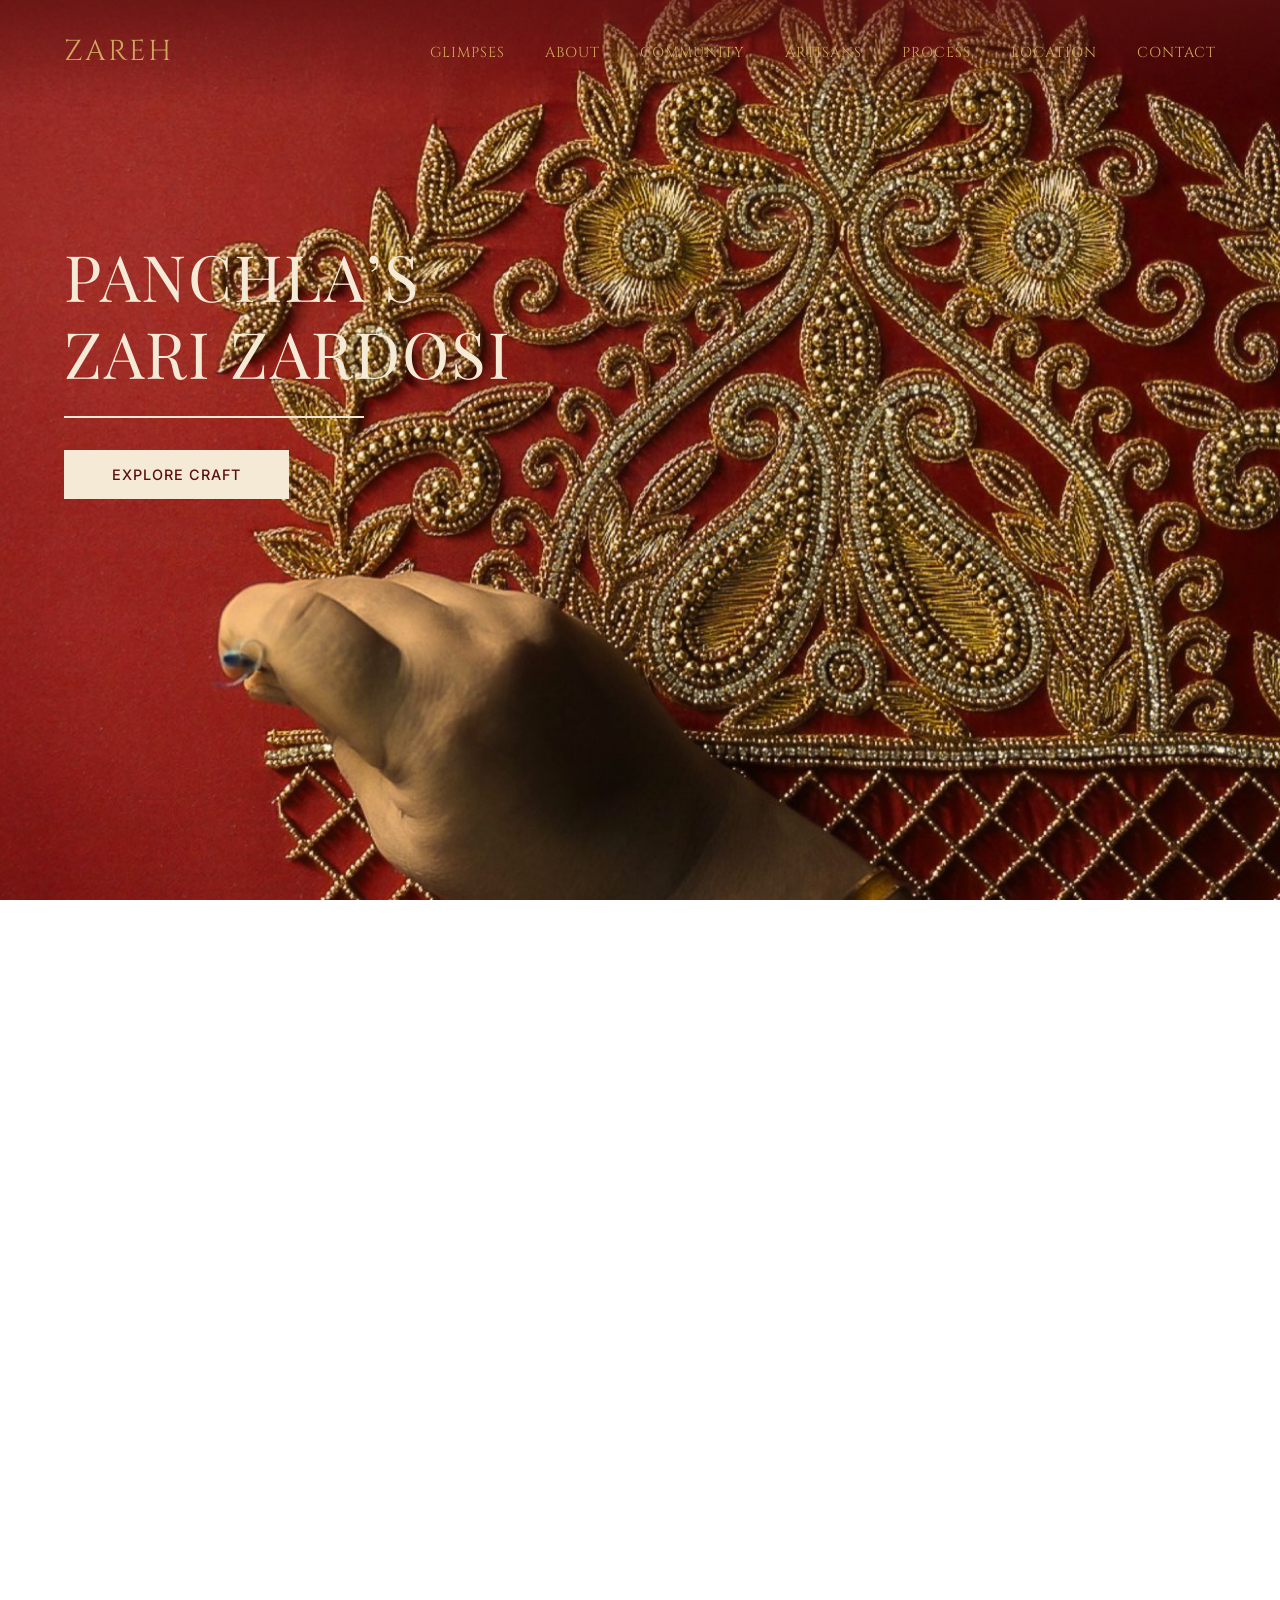
==== commit 47590dc1: "perf: heavily compress images and convert massive pngs to jpg for faster web load times" ====
--- a/index.html
+++ b/index.html
@@ -40,12 +40,12 @@
         </h2>
         <div class="carousel-container">
             <div class="carousel-track" id="glimpses-track">
-                <img src="assets/images/glimpse_1.png" alt="Glimpse 1" class="carousel-image">
+                <img src="assets/images/glimpse_1.jpg" alt="Glimpse 1" class="carousel-image">
                 <img src="assets/images/glimpse_2.jpg" alt="Glimpse 2" class="carousel-image">
-                <img src="assets/images/glimpse_3.png" alt="Glimpse 3" class="carousel-image">
+                <img src="assets/images/glimpse_3.jpg" alt="Glimpse 3" class="carousel-image">
                 <!-- Additional images can be uploaded and added here -->
                 <img src="assets/images/about_village.jpg" alt="Glimpse 4" class="carousel-image" loading="lazy">
-                <img src="assets/images/community.png" alt="Glimpse 5" class="carousel-image" loading="lazy">
+                <img src="assets/images/community.jpg" alt="Glimpse 5" class="carousel-image" loading="lazy">
                 <img src="assets/images/wasim_thumb.jpg" alt="Glimpse 6" class="carousel-image" loading="lazy">
             </div>
             <button class="carousel-btn next-btn" id="next-glimpse">&#10095;</button>
@@ -81,7 +81,7 @@
     <section id="section-4" class="page-section community-section">
         <div class="community-content-wrapper">
             <h2 class="community-title">OUR COMMUNITY</h2>
-            <img src="assets/images/community.png" alt="Our Community" class="community-image">
+            <img src="assets/images/community.jpg" alt="Our Community" class="community-image">
             <div class="community-text-block">
                 <p class="community-subtitle">The Fabric of Our Community</p>
                 <p class="community-paragraph">In the heart of Panchla, Zari Zardosi is more than a trade, it is a
@@ -119,11 +119,11 @@
             </div>
             <div class="artisans-row-bottom">
                 <a href="#" class="artisan-profile lightbox-trigger" data-image="assets/images/grandma.jpeg" style="text-decoration: none; cursor: pointer;">
-                    <img src="assets/images/rokeya_thumb.png" alt="Sekh Rokeya Khatun" class="artisan-img" loading="lazy">
+                    <img src="assets/images/rokeya_thumb.jpg" alt="Sekh Rokeya Khatun" class="artisan-img" loading="lazy">
                     <p class="artisan-name">Sekh Rokeya Khatun</p>
                 </a>
                 <a href="#" class="artisan-profile lightbox-trigger" data-image="assets/images/profile_rokeya_hossaina.jpeg" style="text-decoration: none; cursor: pointer;">
-                    <img src="assets/images/hossaina_thumb.png" alt="Hossaina Khatun" class="artisan-img" loading="lazy">
+                    <img src="assets/images/hossaina_thumb.jpg" alt="Hossaina Khatun" class="artisan-img" loading="lazy">
                     <p class="artisan-name">Hossaina Khatun</p>
                 </a>
             </div>
--- a/styles.css
+++ b/styles.css
@@ -50,7 +50,7 @@
 #section-3 { background-image: none; background-color: #c48b26; }
 #section-4 { background-image: none; background-color: var(--color-primary-dark); }
 #section-5 { background-image: none; background-color: var(--color-primary-dark); }
-#section-6 { background-image: url('./assets/images/process_bg.png'); }
+#section-6 { background-image: url('./assets/images/process_bg.jpg'); }
 #section-7 { background-image: none; background-color: var(--color-primary-dark); }
 #section-8 { background-image: none; background-color: var(--color-gold); }
 
